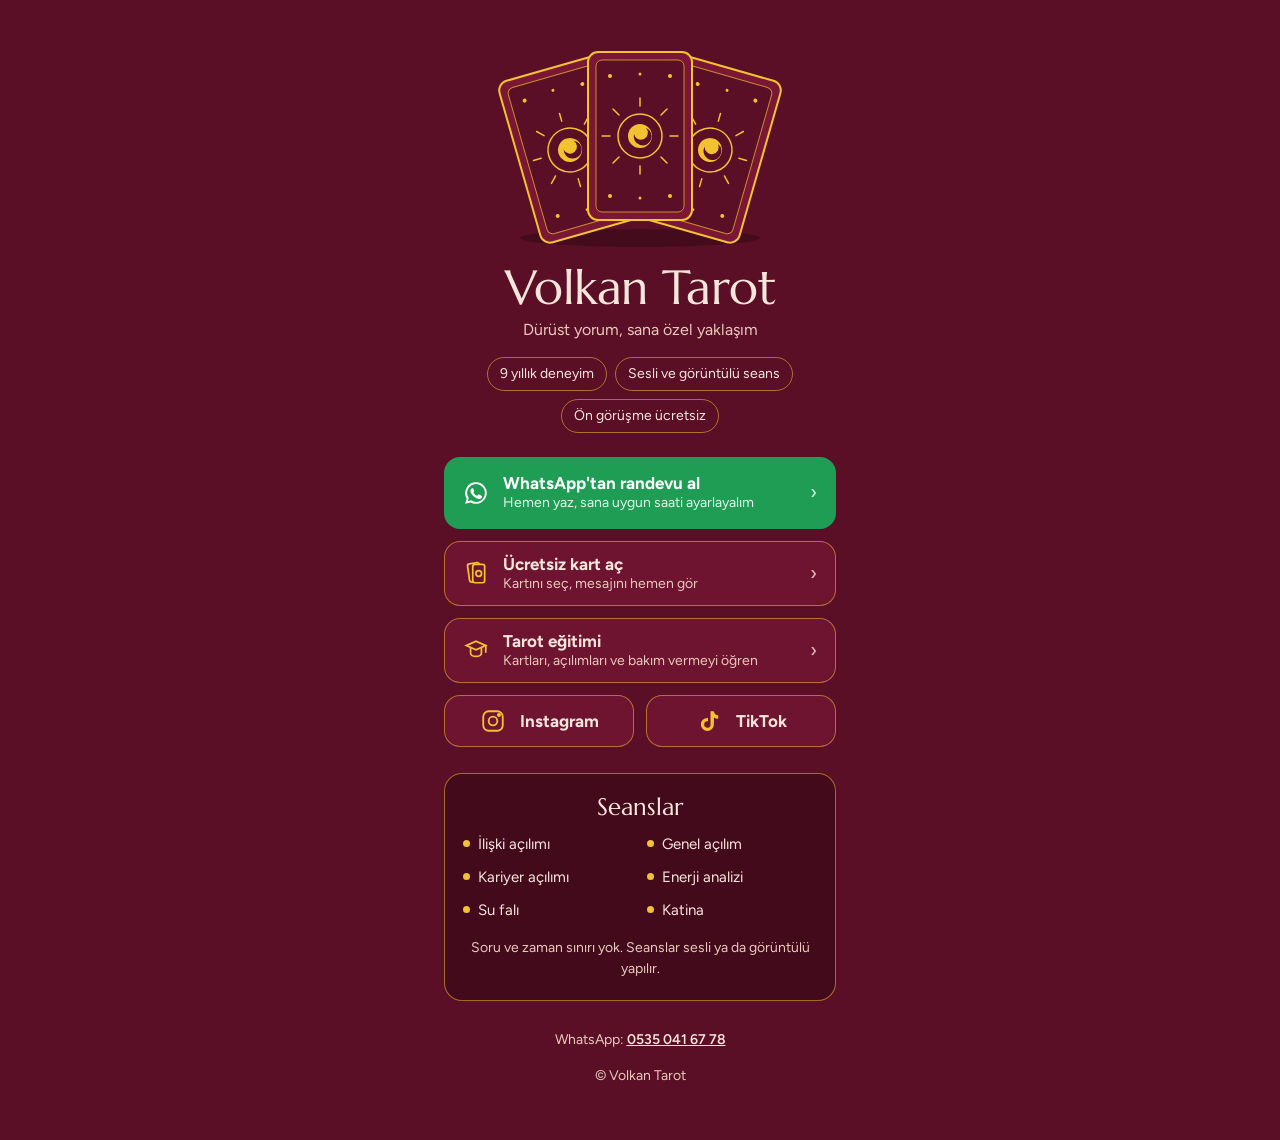
==== index.html @ cf37e7a1 "Create index.html" ====
<!DOCTYPE html>
<html lang="tr">
<head>
<meta charset="utf-8">
<meta name="viewport" content="width=device-width, initial-scale=1">
<title>Volkan Tarot Bağlantılar</title>
<link rel="preconnect" href="https://fonts.googleapis.com">
<link rel="preconnect" href="https://fonts.gstatic.com" crossorigin>
<link href="https://fonts.googleapis.com/css2?family=Marcellus&family=Figtree:wght@400;600;700&display=swap" rel="stylesheet">
<style>
:root{color-scheme:light dark;--bg:light-dark(#5a0f26,#2a0612);--deep:light-dark(#430a1c,#1c040c);--ink:#f7e6dc;--soft:light-dark(#e9c9bb,#d9b3a5);--sun:#f2c230;--line:rgba(242,194,48,.55);--card:light-dark(#6e1430,#3a0a19);--wa:#1f9d55}
*{box-sizing:border-box;min-width:0}
html,body{margin:0}
body{background:var(--bg);color:var(--ink);font:16px/1.55 Figtree,system-ui,sans-serif;overflow-x:clip;min-height:100%}
.wrap{max-width:520px;margin:0 auto;padding:28px max(16px,5vw) 40px}
.fan{position:relative;height:220px;margin:4px auto 10px;max-width:340px}
.fan svg{position:absolute;inset:0;width:100%;height:100%;overflow:visible}
.mid{transform-box:fill-box;transform-origin:center;animation:lift 4s ease-in-out infinite}
@keyframes lift{0%,100%{transform:translateY(0)}50%{transform:translateY(-8px)}}
@media(prefers-reduced-motion:reduce){.mid{animation:none}}
h1{font:400 clamp(36px,9vw,48px)/1.05 Marcellus,Georgia,serif;letter-spacing:-.01em;text-align:center;margin:6px 0 6px;text-wrap:balance}
.tag{text-align:center;color:var(--soft);margin:0 0 4px;font-size:16px}
.facts{display:flex;flex-wrap:wrap;justify-content:center;gap:8px;margin:14px 0 24px;padding:0;list-style:none}
.facts li{border:1px solid var(--line);border-radius:999px;padding:5px 12px;font-size:14px;white-space:nowrap}
.btn{display:flex;align-items:center;gap:14px;min-height:60px;padding:12px 18px;border-radius:16px;text-decoration:none;color:var(--ink);background:var(--card);border:1px solid var(--line);margin-bottom:12px;transition:transform .15s,background .15s}
.btn:hover{transform:translateY(-2px);background:color-mix(in srgb,var(--card) 80%,var(--sun))}
.btn:focus-visible{outline:3px solid var(--sun);outline-offset:3px}
.btn svg{flex:none;width:26px;height:26px}
.btn b{display:block;font-size:17px;font-weight:700;line-height:1.25}
.btn small{display:block;color:var(--soft);font-size:14px;line-height:1.3}
.btn.wa{background:var(--wa);border-color:transparent;color:#fff;min-height:72px}
.btn.wa small{color:#e6f7ec}
.btn.wa:hover{background:#188a49}
.btn .go{margin-left:auto;opacity:.8;font-size:20px}
.socials{display:grid;grid-template-columns:repeat(2,minmax(0,1fr));gap:12px;margin:4px 0 26px}
.socials .btn{margin:0;justify-content:center;min-height:52px}
h2{font:400 24px/1.1 Marcellus,Georgia,serif;margin:0 0 12px;text-align:center}
.svc{background:var(--deep);border-radius:18px;padding:20px 18px;border:1px solid var(--line)}
.svc ul{list-style:none;margin:0;padding:0;display:grid;grid-template-columns:repeat(2,minmax(0,1fr));gap:10px 14px}
.svc li{display:flex;gap:8px;align-items:baseline;font-size:15px}
.svc li::before{content:"";flex:none;width:7px;height:7px;border-radius:50%;background:var(--sun);transform:translateY(-2px)}
.note{margin:14px 0 0;color:var(--soft);font-size:14px;text-align:center}
footer{text-align:center;color:var(--soft);font-size:14px;margin-top:28px}
footer a{color:var(--ink)}
.tel{white-space:nowrap;font-weight:600}
@media(max-width:380px){.svc ul{grid-template-columns:minmax(0,1fr)}}
</style>
</head>
<body>
<div class="wrap">
  <div class="fan" aria-hidden="true">
    <svg viewBox="0 0 340 220" preserveAspectRatio="xMidYMid meet">
      <defs>
        <g id="back">
          <rect x="-52" y="-84" width="104" height="168" rx="10" fill="#7a1735" stroke="#f2c230" stroke-width="2"/>
          <rect x="-44" y="-76" width="88" height="152" rx="6" fill="#5a0f26" stroke="rgba(242,194,48,.7)" stroke-width="1"/>
          <circle r="22" fill="none" stroke="#f2c230" stroke-width="1.5"/>
          <circle r="12" fill="#f2c230"/>
          <path d="M-6 -2a9 9 0 1 0 12 -6a7 7 0 1 1 -12 6z" fill="#5a0f26"/>
          <g stroke="#f2c230" stroke-width="1.5" stroke-linecap="round">
            <line x1="0" y1="-30" x2="0" y2="-38"/><line x1="0" y1="30" x2="0" y2="38"/>
            <line x1="-30" y1="0" x2="-38" y2="0"/><line x1="30" y1="0" x2="38" y2="0"/>
            <line x1="21" y1="21" x2="27" y2="27"/><line x1="-21" y1="-21" x2="-27" y2="-27"/>
            <line x1="21" y1="-21" x2="27" y2="-27"/><line x1="-21" y1="21" x2="-27" y2="27"/>
          </g>
          <g fill="#f2c230">
            <circle cx="-30" cy="-60" r="2"/><circle cx="30" cy="-60" r="2"/>
            <circle cx="-30" cy="60" r="2"/><circle cx="30" cy="60" r="2"/>
            <circle cx="0" cy="-62" r="1.5"/><circle cx="0" cy="62" r="1.5"/>
          </g>
        </g>
      </defs>
      <ellipse cx="170" cy="206" rx="120" ry="9" fill="rgba(0,0,0,.25)"/>
      <use href="#back" transform="translate(100 118) rotate(-16)"/>
      <use href="#back" transform="translate(240 118) rotate(16)"/>
      <g class="mid"><use href="#back" transform="translate(170 104)"/></g>
    </svg>
  </div>

  <h1>Volkan Tarot</h1>
  <p class="tag">Dürüst yorum, sana özel yaklaşım</p>
  <ul class="facts">
    <li>9 yıllık deneyim</li>
    <li>Sesli ve görüntülü seans</li>
    <li>Ön görüşme ücretsiz</li>
  </ul>

  <a class="btn wa" id="wa" href="https://wa.me/905350416778?text=Merhaba%2C%20bak%C4%B1m%20almak%20istiyorum">
    <svg viewBox="0 0 24 24" fill="#fff"><path d="M12 2a10 10 0 0 0-8.6 15.1L2 22l5-1.3A10 10 0 1 0 12 2zm0 18.2a8.2 8.2 0 0 1-4.2-1.2l-.3-.2-3 .8.8-2.9-.2-.3A8.2 8.2 0 1 1 12 20.2zm4.5-6.1c-.2-.1-1.5-.7-1.7-.8s-.4-.1-.6.1-.7.8-.8 1-.3.2-.5.1a6.7 6.7 0 0 1-3.3-2.9c-.2-.4.2-.4.7-1.3.1-.2 0-.3 0-.4l-.8-1.8c-.2-.5-.4-.4-.6-.4h-.5a1 1 0 0 0-.7.3 3 3 0 0 0-.9 2.2 5.2 5.2 0 0 0 1.1 2.7 11.8 11.8 0 0 0 4.5 4c1.7.7 2.3.8 3.2.6a2.7 2.7 0 0 0 1.8-1.2 2.2 2.2 0 0 0 .2-1.3c-.1-.1-.3-.2-.5-.3z"/></svg>
    <span><b>WhatsApp'tan randevu al</b><small>Hemen yaz, sana uygun saati ayarlayalım</small></span>
    <span class="go">›</span>
  </a>

  <a class="btn" href="https://claude.ai/artifact/Exo1r5N1hm4jKfBM5wbMut">
    <svg viewBox="0 0 24 24" fill="none" stroke="#f2c230" stroke-width="1.6"><rect x="5" y="3" width="11" height="17" rx="2" transform="rotate(-8 10 11)"/><rect x="9" y="4" width="11" height="17" rx="2" fill="#6e1430"/><circle cx="14.5" cy="12.5" r="2.6"/></svg>
    <span><b>Ücretsiz kart aç</b><small>Kartını seç, mesajını hemen gör</small></span>
    <span class="go">›</span>
  </a>

  <a class="btn" id="egitim" href="https://wa.me/905350416778?text=Merhaba%2C%20tarot%20e%C4%9Fitimi%20hakk%C4%B1nda%20bilgi%20almak%20istiyorum">
    <svg viewBox="0 0 24 24" fill="none" stroke="#f2c230" stroke-width="1.6" stroke-linecap="round"><path d="M3 7l9-4 9 4-9 4-9-4z"/><path d="M7 9v5c0 1.7 2.2 3 5 3s5-1.3 5-3V9"/><path d="M21 7v6"/></svg>
    <span><b>Tarot eğitimi</b><small>Kartları, açılımları ve bakım vermeyi öğren</small></span>
    <span class="go">›</span>
  </a>

  <div class="socials">
    <a class="btn" href="https://www.instagram.com/volkantarot/">
      <svg viewBox="0 0 24 24" fill="none" stroke="#f2c230" stroke-width="1.7"><rect x="3" y="3" width="18" height="18" rx="5"/><circle cx="12" cy="12" r="4"/><circle cx="17.5" cy="6.5" r="1" fill="#f2c230"/></svg>
      <b>Instagram</b>
    </a>
    <a class="btn" href="https://www.tiktok.com/@volkantarott">
      <svg viewBox="0 0 24 24" fill="#f2c230"><path d="M16.5 3c.4 2.2 1.8 3.7 4 3.9v3.1a7.4 7.4 0 0 1-4-1.2v6.4a6 6 0 1 1-6-6h.6v3.2a2.9 2.9 0 1 0 2.3 2.8V3h3.1z"/></svg>
      <b>TikTok</b>
    </a>
  </div>

  <section class="svc">
    <h2>Seanslar</h2>
    <ul>
      <li>İlişki açılımı</li>
      <li>Genel açılım</li>
      <li>Kariyer açılımı</li>
      <li>Enerji analizi</li>
      <li>Su falı</li>
      <li>Katina</li>
    </ul>
    <p class="note">Soru ve zaman sınırı yok. Seanslar sesli ya da görüntülü yapılır.</p>
  </section>

  <footer>
    <p>WhatsApp: <a class="tel" href="https://wa.me/905350416778">0535 041 67 78</a></p>
    <p>© Volkan Tarot</p>
  </footer>
</div>
<script>
{
  const src = (location.hash || "").replace("#", "").toLowerCase();
  const names = { tiktok: "TikTok", instagram: "Instagram", youtube: "YouTube", facebook: "Facebook" };
  const from = names[src];
  if (from) {
    const ek = { TikTok: "'tan", Instagram: "'dan", YouTube: "'dan", Facebook: "'tan" }[from];
    const msg = "Merhaba, " + from + ek + " geliyorum, bakım almak istiyorum";
    document.getElementById("wa").href = "https://wa.me/905350416778?text=" + encodeURIComponent(msg);
    const em = "Merhaba, " + from + ek + " geliyorum, tarot eğitimi hakkında bilgi almak istiyorum";
    document.getElementById("egitim").href = "https://wa.me/905350416778?text=" + encodeURIComponent(em);
  }
}
</script>
</body>
</html>
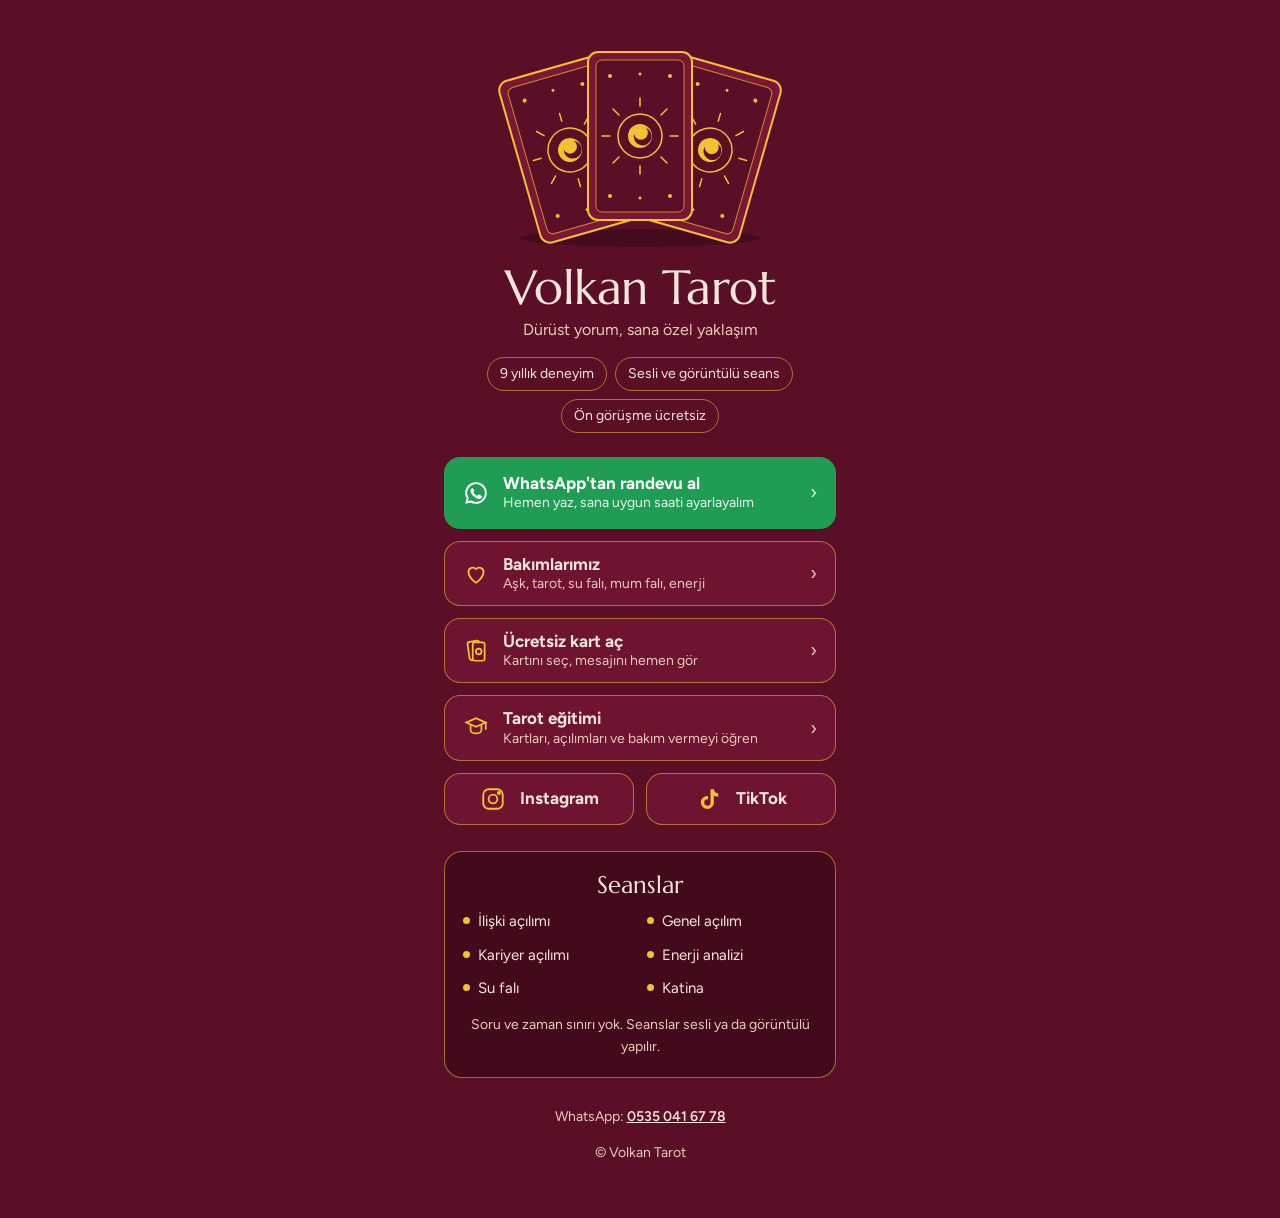
==== commit b528b8ce: "Add files via upload" ====
--- a/index.html
+++ b/index.html
@@ -3,7 +3,22 @@
 <head>
 <meta charset="utf-8">
 <meta name="viewport" content="width=device-width, initial-scale=1">
-<title>Volkan Tarot Bağlantılar</title>
+<title>Volkan Tarot</title>
+<meta name="description" content="Sesli ve görüntülü tarot bakımı, ücretsiz kart açılımı ve tarot eğitimi. Randevu için WhatsApp: 0535 041 67 78">
+<meta property="og:type" content="website">
+<meta property="og:site_name" content="Volkan Tarot">
+<meta property="og:title" content="Volkan Tarot">
+<meta property="og:description" content="Sesli ve görüntülü tarot bakımı, ücretsiz kart açılımı ve tarot eğitimi. Randevu için WhatsApp: 0535 041 67 78">
+<meta property="og:url" content="https://volkantarot.github.io/">
+<meta property="og:image" content="https://volkantarot.github.io/og.jpg">
+<meta property="og:image:width" content="1200">
+<meta property="og:image:height" content="630">
+<meta property="og:locale" content="tr_TR">
+<meta name="twitter:card" content="summary_large_image">
+<link rel="icon" href="/favicon.svg" type="image/svg+xml">
+<link rel="icon" href="/favicon-48.png" sizes="48x48" type="image/png">
+<link rel="apple-touch-icon" href="/apple-touch-icon.png">
+<meta name="theme-color" content="#3d0a19">
 <link rel="preconnect" href="https://fonts.googleapis.com">
 <link rel="preconnect" href="https://fonts.gstatic.com" crossorigin>
 <link href="https://fonts.googleapis.com/css2?family=Marcellus&family=Figtree:wght@400;600;700&display=swap" rel="stylesheet">
@@ -91,7 +106,13 @@
     <span class="go">›</span>
   </a>
 
-  <a class="btn" href="https://claude.ai/artifact/Exo1r5N1hm4jKfBM5wbMut">
+  <a class="btn" href="https://volkantarot.github.io/bakim/">
+    <svg viewBox="0 0 24 24" fill="none" stroke="#f2c230" stroke-width="1.6" stroke-linecap="round"><path d="M12 21s-7-4.4-7-10a4 4 0 0 1 7-2.6A4 4 0 0 1 19 11c0 5.6-7 10-7 10z"/></svg>
+    <span><b>Bakımlarımız</b><small>Aşk, tarot, su falı, mum falı, enerji</small></span>
+    <span class="go">›</span>
+  </a>
+
+  <a class="btn" href="https://volkantarot.github.io/kart/">
     <svg viewBox="0 0 24 24" fill="none" stroke="#f2c230" stroke-width="1.6"><rect x="5" y="3" width="11" height="17" rx="2" transform="rotate(-8 10 11)"/><rect x="9" y="4" width="11" height="17" rx="2" fill="#6e1430"/><circle cx="14.5" cy="12.5" r="2.6"/></svg>
     <span><b>Ücretsiz kart aç</b><small>Kartını seç, mesajını hemen gör</small></span>
     <span class="go">›</span>
